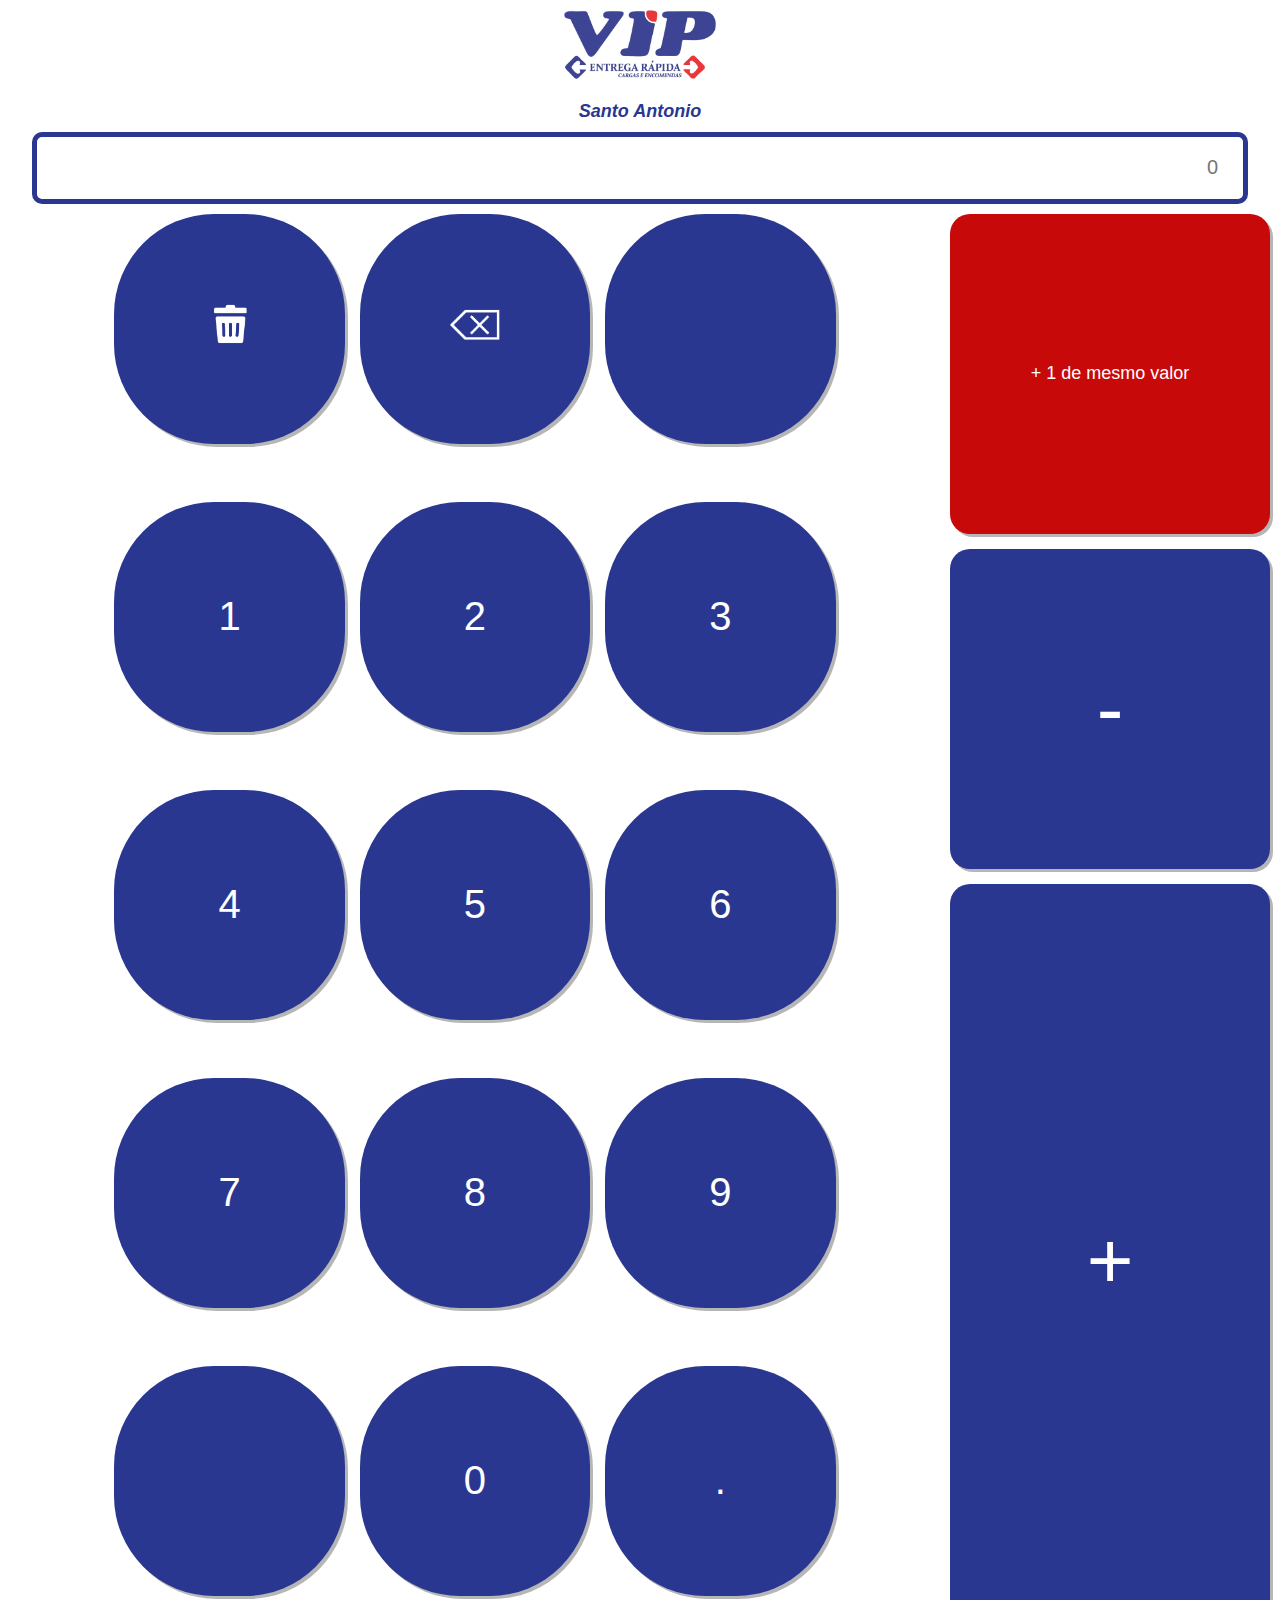
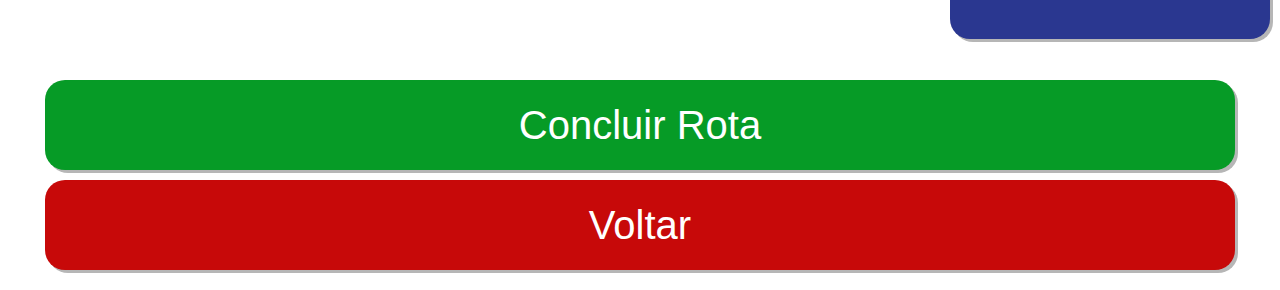
==== calculadora.html @ ab14cd98 "Atualizacao" ====
<!DOCTYPE html>
<html lang="pt-br">

<head>
    <meta charset="UTF-8">
    <meta name="viewport" content="width=device-width, initial-scale=1.0">
    <title>Calculadora</title>
    <link rel="stylesheet" href="style_calc.css">
</head>

<body>
    <nav>
        <img id="logo" src="/Images/logo.png" alt="logo">

        <p><b><i>Santo Antonio</i></b></p>

        <section id="mostrador">
            <input id="valor" type="number" placeholder="0">
        </section>
       
    </nav>

    <main>
        
        <section id="secao_teclado">
            <button class="botoes" id="trash"><img src="/Images/trash_icon.png" alt="trash" width="40px"></button>
            <button class="botoes" id="clear"> <img src="/Images/clear_icon.png" alt="clear" width="50px"> </button>
            <button class="botoes"></button>
            <button class="botoes" id="numeros">1</button>
            <button class="botoes" id="numeros">2</button>
            <button class="botoes" id="numeros">3</button>
            <button class="botoes" id="numeros">4</button>
            <button class="botoes" id="numeros">5</button>
            <button class="botoes" id="numeros">6</button>
            <button class="botoes" id="numeros">7</button>
            <button class="botoes" id="numeros">8</button>
            <button class="botoes" id="numeros">9</button>
            <button class="botoes" id="numeros"></button>
            <button class="botoes" id="numeros">0</button>
            <button class="botoes" id="numeros">.</button>
        </section>

        <section id="secao_operadores">
            <button id="mais_um">+ 1 de mesmo valor</button>
            <button id="menos">-</button>
            <button id="mais">+</button>

        </section>
        
    </main>

    <section id="secao_concluir">
        <button id="concluir">Concluir Rota</button>
        <a href="/index.html"><button id="voltar">Voltar</button></a>
    </section>



</body>

</html>
---- style_calc.css ----
* {
    margin: 0;
    padding: 0;
    box-sizing: border-box;
}


body {
    width: 100vw;
    display: flex;
    flex-wrap: wrap;
    align-items: center;
    justify-content: center;
    font-family:'Gill Sans', 'Gill Sans MT', Calibri, 'Trebuchet MS', sans-serif;
    margin: 0;
    padding: 0;
}


nav {
    /* padding: 20px; */
    display: flex;
    flex-direction: column;
    align-items: center;
    gap: 10px;
}

#logo {
    padding: 10px;
    width: 180px;
}

p{
    color: #2A3790;
    font-size: 18px;
}

#valor{
    border-radius: 10px;
    padding: 10px;
    width: 95vw;
    height: 8vh;
    border: 5px #2A3790 solid ;
    text-align: end;
    font-size: 20px;
}





/*-----------------------------------------------------------------*/

main{
    display: flex;
    flex-direction: row;
    margin: 10px;
    gap: 10px;
}




/*-----------------------------------------------------------------*/

#secao_teclado {
    display: flex;
    flex-wrap: wrap;
    justify-content: center;
    gap: 15px;
    
}

.botoes {
    text-align: center;
    width: 18vw;
    height:18vw;
    font-size: 40px;
    color: #FFF;
    border-radius: 100px;
    background-color: #2A3790;
    border-style: none;
    box-shadow: 3px 3px rgba(12, 12, 12, 0.3);
}


/* ------------------------------------------------------------------ */

#secao_operadores {
    display: flex;
    flex-direction: column;
    gap: 15px;
}

#mais_um{
    color: #fff;
    background-color: #c70909;
    font-size: 18px;
    width: 25vw;
    height: 25vw;
    border-radius: 20px;
    border-style: none;
    box-shadow: 3px 3px rgba(12, 12, 12, 0.3);
}

#menos{
    color: #fff;
    background-color: #2A3790;
    font-size: 80px;
    
    width: 25vw;
    height: 25vw;
    border-radius: 20px;
    border-style: none;
    box-shadow: 3px 3px rgba(12, 12, 12, 0.3);
}

#mais{
    color: #fff;
    background-color: #2A3790;
    font-size: 80px;
    text-align: center;
    justify-content: center;
    width: 25vw;
    height: 59vw;
    border-radius: 20px;
    border-style: none;
    box-shadow: 3px 3px rgba(12, 12, 12, 0.3);

}







/* ---------------------------------------------------- */
#secao_concluir {
    display: flex;
    flex-direction: column;
    gap: 10px;
    justify-content: center;
    margin-top: 3.5vh;
}

#concluir {
    display: flex;
    flex-direction: column;
    justify-content: center;
    align-items: center;
    color: #fff;
    font-size:40px;
    background-color: #069b26;
    width: 93vw;
    height: 10vh;
    border-radius: 20px;
    border-style: none;
    box-shadow: 3px 3px rgba(12, 12, 12, 0.3);
}

a{
    text-decoration: none;
}

#voltar {
    
    display: flex;
    flex-direction: column;
    justify-content: center;
    align-items: center;
    color: #fff;
    font-size:40px;
    background-color: #c70909;
    width: 93vw;
    height: 10vh;
    border-radius: 20px;
    border-style: none;
    box-shadow: 3px 3px rgba(12, 12, 12, 0.3);
    margin-bottom: 20px;
}
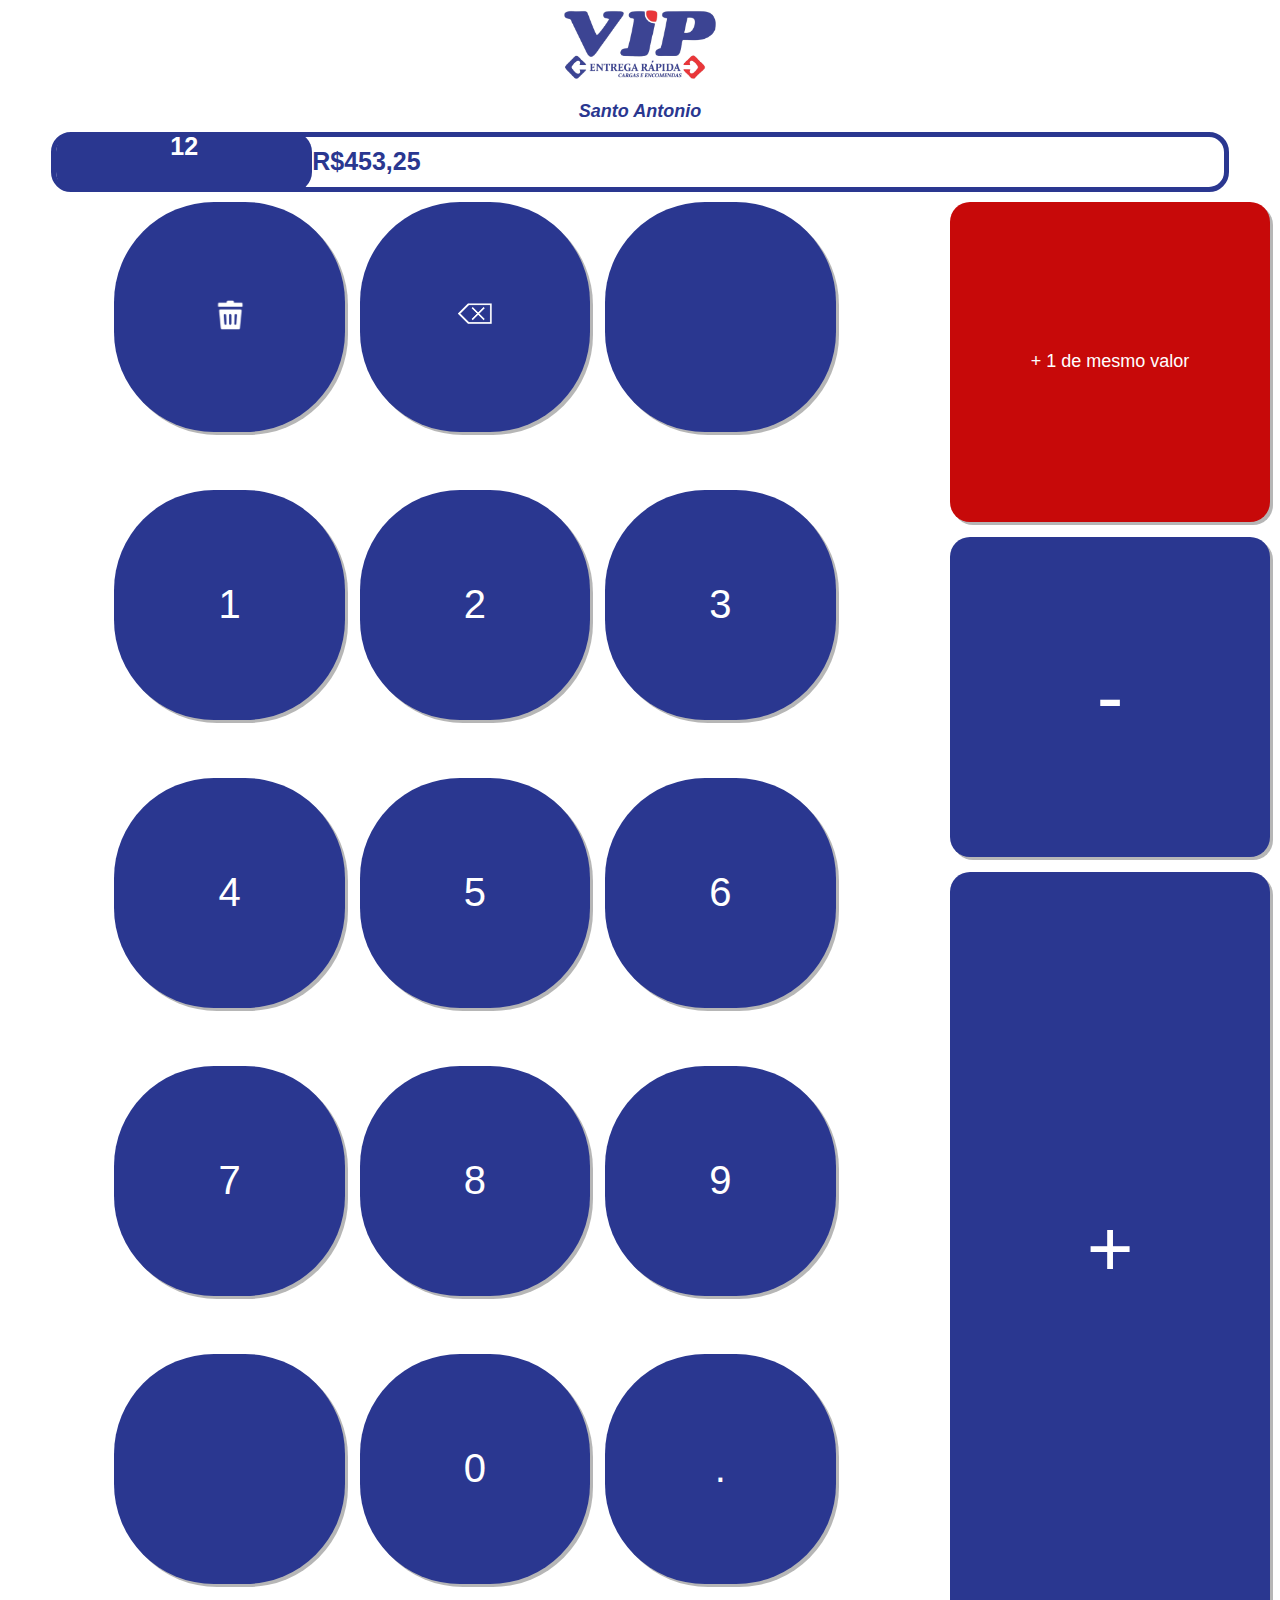
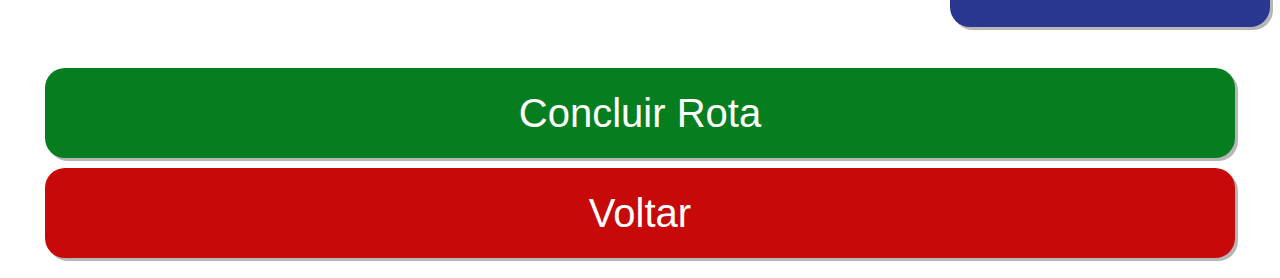
==== commit bf7bb885: "Atual" ====
--- a/calculadora.html
+++ b/calculadora.html
@@ -4,7 +4,7 @@
 <head>
     <meta charset="UTF-8">
     <meta name="viewport" content="width=device-width, initial-scale=1.0">
-    <title>Calculadora</title>
+    <title>Rotas - Cálculo</title>
     <link rel="stylesheet" href="style_calc.css">
 </head>
 
@@ -12,10 +12,11 @@
     <nav>
         <img id="logo" src="/Images/logo.png" alt="logo">
 
-        <p><b><i>Santo Antonio</i></b></p>
+        <p id="cidade"><b><i>Santo Antonio</i></b></p>
 
         <section id="mostrador">
-            <input id="valor" type="number" placeholder="0">
+            <p id="contador"><b>12</b></p>
+            <p id="resultado"><b>R$453,25</b></p>
         </section>
        
     </nav>
@@ -23,8 +24,8 @@
     <main>
         
         <section id="secao_teclado">
-            <button class="botoes" id="trash"><img src="/Images/trash_icon.png" alt="trash" width="40px"></button>
-            <button class="botoes" id="clear"> <img src="/Images/clear_icon.png" alt="clear" width="50px"> </button>
+            <button class="botoes" id="trash"><img src="/Images/trash_icon.png" alt="trash" width="30px"></button>
+            <button class="botoes" id="clear"> <img src="/Images/clear_icon.png" alt="clear" width="34px"> </button>
             <button class="botoes"></button>
             <button class="botoes" id="numeros">1</button>
             <button class="botoes" id="numeros">2</button>
--- a/style_calc.css
+++ b/style_calc.css
@@ -6,7 +6,6 @@
 
 
 body {
-    width: 100vw;
     display: flex;
     flex-wrap: wrap;
     align-items: center;
@@ -18,7 +17,7 @@
 
 
 nav {
-    /* padding: 20px; */
+
     display: flex;
     flex-direction: column;
     align-items: center;
@@ -30,22 +29,47 @@
     width: 180px;
 }
 
-p{
+#cidade{
     color: #2A3790;
     font-size: 18px;
 }
 
-#valor{
-    border-radius: 10px;
+
+
+
+/* .valor{
+    border-radius: 18px;
     padding: 10px;
     width: 95vw;
     height: 8vh;
     border: 5px #2A3790 solid ;
     text-align: end;
     font-size: 20px;
-}
-
-
+} */
+
+#mostrador{
+    display:flex;
+    border: #2A3790 solid 5px;
+    border-radius: 20px;
+    height: 60px;
+    width: 92vw;
+    align-items: center;
+    font-size: 25px;
+    
+}
+
+#contador{
+    text-align: center;
+    width: 20vw;
+    height: 60px;
+    border-radius: 20px;
+    color: #FFF;
+    background-color: #2A3790;
+}
+
+#resultado{
+    color: #2A3790;
+}
 
 
 
@@ -151,7 +175,7 @@
     align-items: center;
     color: #fff;
     font-size:40px;
-    background-color: #069b26;
+    background-color: #067e20;
     width: 93vw;
     height: 10vh;
     border-radius: 20px;
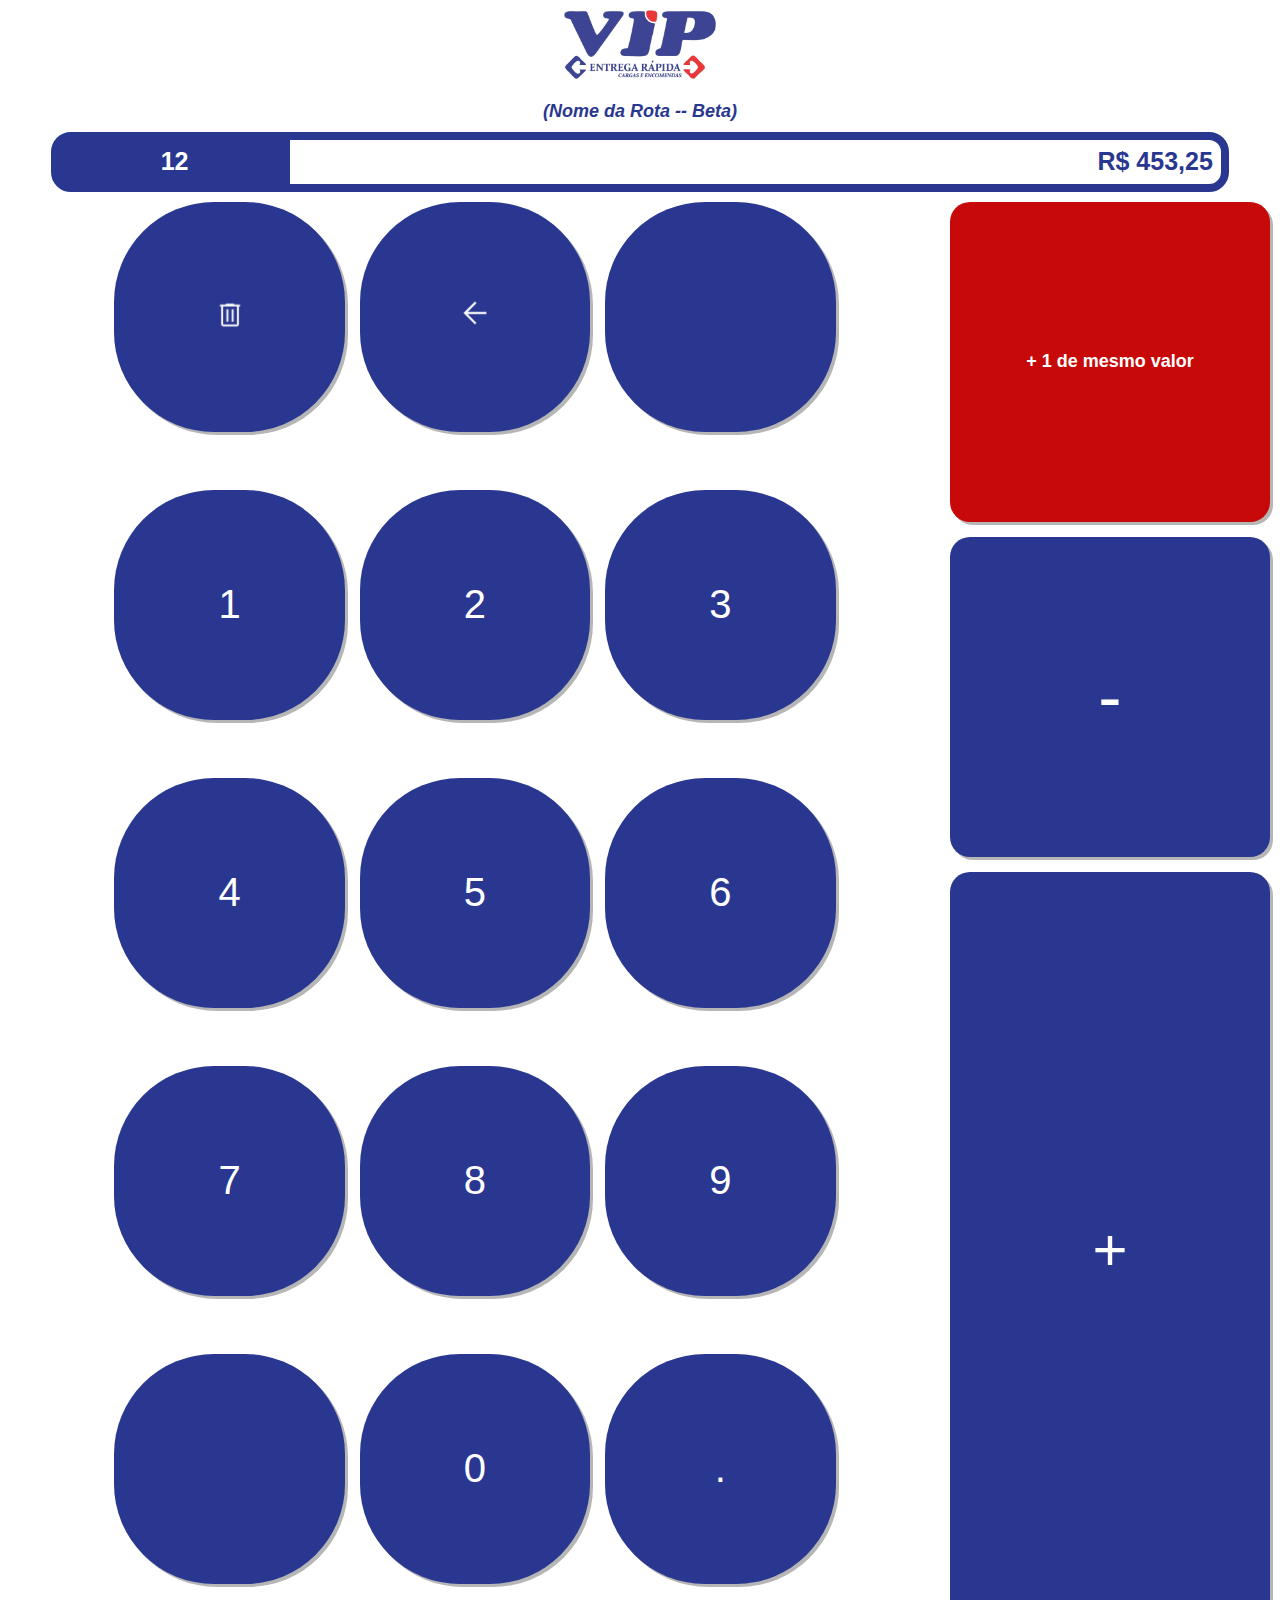
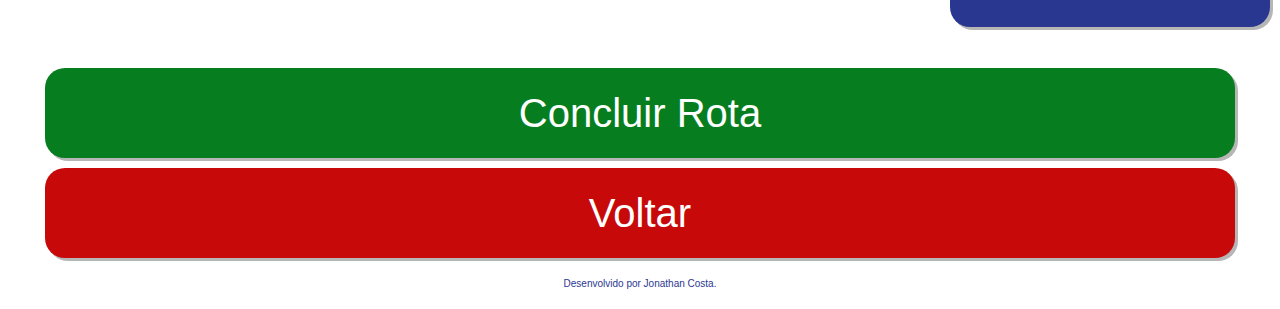
==== commit f0b2788d: "V1.0full" ====
--- a/calculadora.html
+++ b/calculadora.html
@@ -12,13 +12,13 @@
     <nav>
         <img id="logo" src="/Images/logo.png" alt="logo">
 
-        <p id="cidade"><b><i>Santo Antonio</i></b></p>
+        <p id="cidade"><b><i>(Nome da Rota -- Beta)</i></b></p>
 
         <section id="mostrador">
             <p id="contador"><b>12</b></p>
-            <p id="resultado"><b>R$453,25</b></p>
+            <p id="resultado"><b>R$ 453,25</b></p>
         </section>
-       
+    
     </nav>
 
     <main>
@@ -42,7 +42,7 @@
         </section>
 
         <section id="secao_operadores">
-            <button id="mais_um">+ 1 de mesmo valor</button>
+            <button id="mais_um"><b>+ 1 de mesmo valor</b></button>
             <button id="menos">-</button>
             <button id="mais">+</button>
 
@@ -56,7 +56,9 @@
     </section>
 
 
-
+    <footer>
+    Desenvolvido por Jonathan Costa.
+    </footer>
 </body>
 
 </html>--- a/style_calc.css
+++ b/style_calc.css
@@ -48,8 +48,10 @@
 } */
 
 #mostrador{
+    justify-content: space-between;
+    padding-right: 8px;
     display:flex;
-    border: #2A3790 solid 5px;
+    border: #2A3790 solid 8px;
     border-radius: 20px;
     height: 60px;
     width: 92vw;
@@ -59,10 +61,12 @@
 }
 
 #contador{
-    text-align: center;
-    width: 20vw;
-    height: 60px;
-    border-radius: 20px;
+    display: flex;
+    align-items: center;
+    justify-content: center;
+    height: 100%;
+    width: 20%;
+
     color: #FFF;
     background-color: #2A3790;
 }
@@ -130,8 +134,7 @@
 #menos{
     color: #fff;
     background-color: #2A3790;
-    font-size: 80px;
-    
+    font-size: 70px;
     width: 25vw;
     height: 25vw;
     border-radius: 20px;
@@ -142,7 +145,7 @@
 #mais{
     color: #fff;
     background-color: #2A3790;
-    font-size: 80px;
+    font-size: 60px;
     text-align: center;
     justify-content: center;
     width: 25vw;
@@ -202,4 +205,12 @@
     border-style: none;
     box-shadow: 3px 3px rgba(12, 12, 12, 0.3);
     margin-bottom: 20px;
+}
+
+
+footer{
+    font-size: 10px;
+    margin-bottom: 20px;
+    color: #2A3790;
+
 }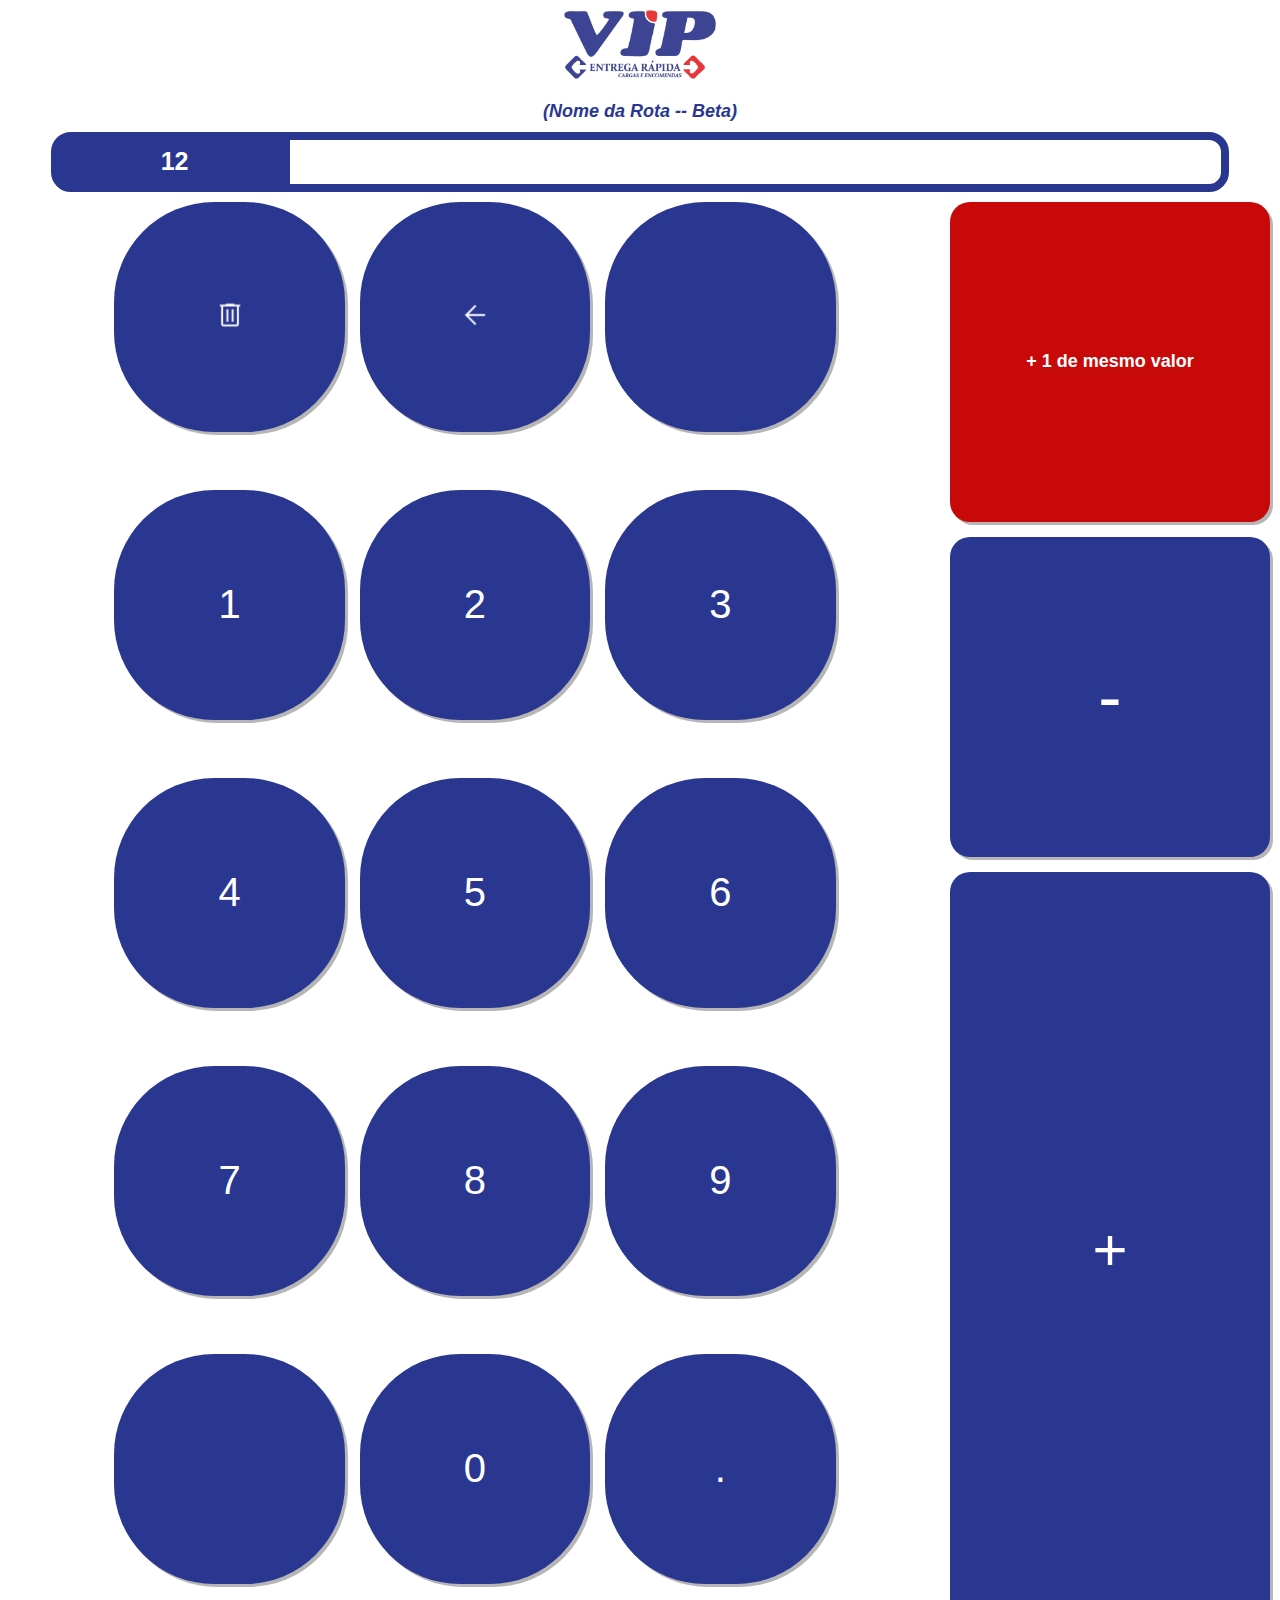
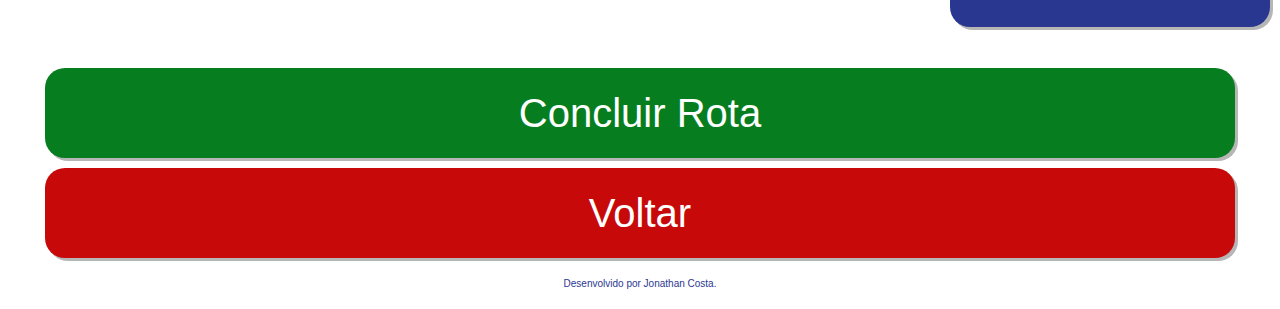
==== commit 730d3ead: "Att2" ====
--- a/calculadora.html
+++ b/calculadora.html
@@ -6,6 +6,7 @@
     <meta name="viewport" content="width=device-width, initial-scale=1.0">
     <title>Rotas - Cálculo</title>
     <link rel="stylesheet" href="style_calc.css">
+    <script src="/script.js"></script>
 </head>
 
 <body>
@@ -16,7 +17,7 @@
 
         <section id="mostrador">
             <p id="contador"><b>12</b></p>
-            <p id="resultado"><b>R$ 453,25</b></p>
+            <p id="resultado"><b></b></p>
         </section>
     
     </nav>
@@ -24,20 +25,20 @@
     <main>
         
         <section id="secao_teclado">
-            <button class="botoes" id="trash"><img src="/Images/trash_icon.png" alt="trash" width="30px"></button>
-            <button class="botoes" id="clear"> <img src="/Images/clear_icon.png" alt="clear" width="34px"> </button>
+            <button class="botoes" id="trash"><img src="/Images/trash_icon.png" alt="trash" width="30px" onclick="clean()"></button>
+            <button class="botoes" id="clear"> <img src="/Images/clear_icon.png" alt="clear" width="30px" onclick="back()"> </button>
             <button class="botoes"></button>
-            <button class="botoes" id="numeros">1</button>
-            <button class="botoes" id="numeros">2</button>
-            <button class="botoes" id="numeros">3</button>
-            <button class="botoes" id="numeros">4</button>
-            <button class="botoes" id="numeros">5</button>
-            <button class="botoes" id="numeros">6</button>
-            <button class="botoes" id="numeros">7</button>
-            <button class="botoes" id="numeros">8</button>
-            <button class="botoes" id="numeros">9</button>
-            <button class="botoes" id="numeros"></button>
-            <button class="botoes" id="numeros">0</button>
+            <button class="botoes" id="numeros" onclick="insert('1')">1</button>
+            <button class="botoes" id="numeros" onclick="insert('2')">2</button>
+            <button class="botoes" id="numeros" onclick="insert('3')">3</button>
+            <button class="botoes" id="numeros" onclick="insert('4')">4</button>
+            <button class="botoes" id="numeros" onclick="insert('5')">5</button>
+            <button class="botoes" id="numeros" onclick="insert('6')">6</button>
+            <button class="botoes" id="numeros" onclick="insert('7')">7</button>
+            <button class="botoes" id="numeros" onclick="insert('8')">8</button>
+            <button class="botoes" id="numeros" onclick="insert('9')">9</button>
+            <button class="botoes" id="numeros" onclick="insert('')"></button>
+            <button class="botoes" id="numeros" onclick="insert('0')">0</button>
             <button class="botoes" id="numeros">.</button>
         </section>
 
--- a/style_calc.css
+++ b/style_calc.css
@@ -73,6 +73,7 @@
 
 #resultado{
     color: #2A3790;
+    font-size: 30px;
 }
 
 
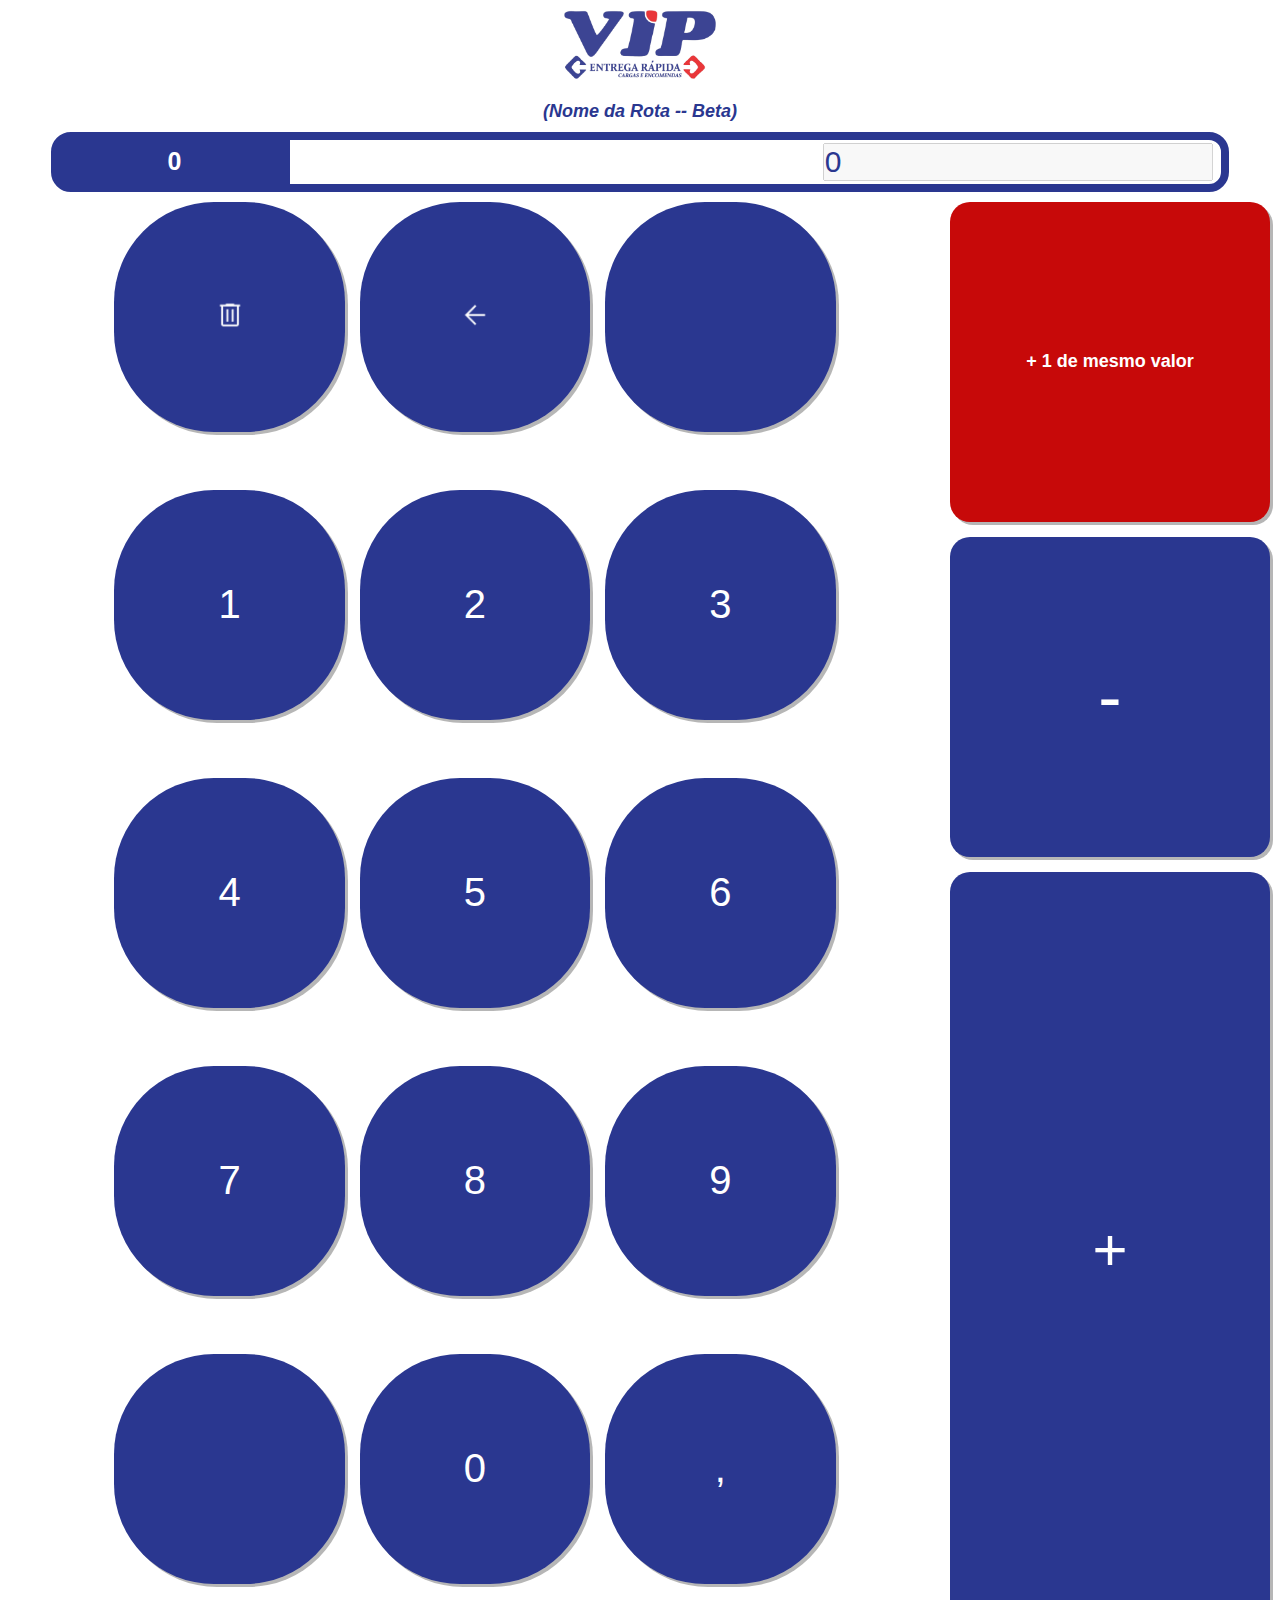
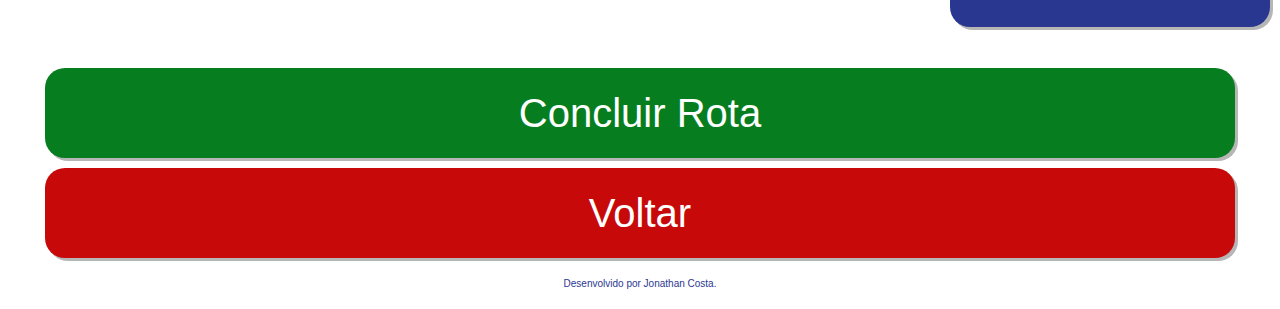
==== commit aaeed803: "fit" ====
--- a/calculadora.html
+++ b/calculadora.html
@@ -16,8 +16,9 @@
         <p id="cidade"><b><i>(Nome da Rota -- Beta)</i></b></p>
 
         <section id="mostrador">
-            <p id="contador"><b>12</b></p>
-            <p id="resultado"><b></b></p>
+            <p id="contador"><b>0</b></p>
+            <!-- <p><b id="resultado">0</b></p> -->
+            <input type="number" name="" id="resultado" value="0" disabled>
         </section>
     
     </nav>
@@ -26,7 +27,7 @@
         
         <section id="secao_teclado">
             <button class="botoes" id="trash"><img src="/Images/trash_icon.png" alt="trash" width="30px" onclick="clean()"></button>
-            <button class="botoes" id="clear"> <img src="/Images/clear_icon.png" alt="clear" width="30px" onclick="back()"> </button>
+            <button class="botoes" id="clear"> <img src="/Images/clear_icon.png" alt="clear" width="30px" onclick="back()" on=""> </button>
             <button class="botoes"></button>
             <button class="botoes" id="numeros" onclick="insert('1')">1</button>
             <button class="botoes" id="numeros" onclick="insert('2')">2</button>
@@ -39,13 +40,13 @@
             <button class="botoes" id="numeros" onclick="insert('9')">9</button>
             <button class="botoes" id="numeros" onclick="insert('')"></button>
             <button class="botoes" id="numeros" onclick="insert('0')">0</button>
-            <button class="botoes" id="numeros">.</button>
+            <button class="botoes" id="numeros" onclick="insert(',')">,</button>
         </section>
 
         <section id="secao_operadores">
-            <button id="mais_um"><b>+ 1 de mesmo valor</b></button>
-            <button id="menos">-</button>
-            <button id="mais">+</button>
+            <button id="mais_um" onclick="addSameValue()"><b>+ 1 de mesmo valor</b></button>
+            <button id="menos" onclick="insert('-')">-</button>
+            <button id="mais" onclick="sum()">+</button>
 
         </section>
         
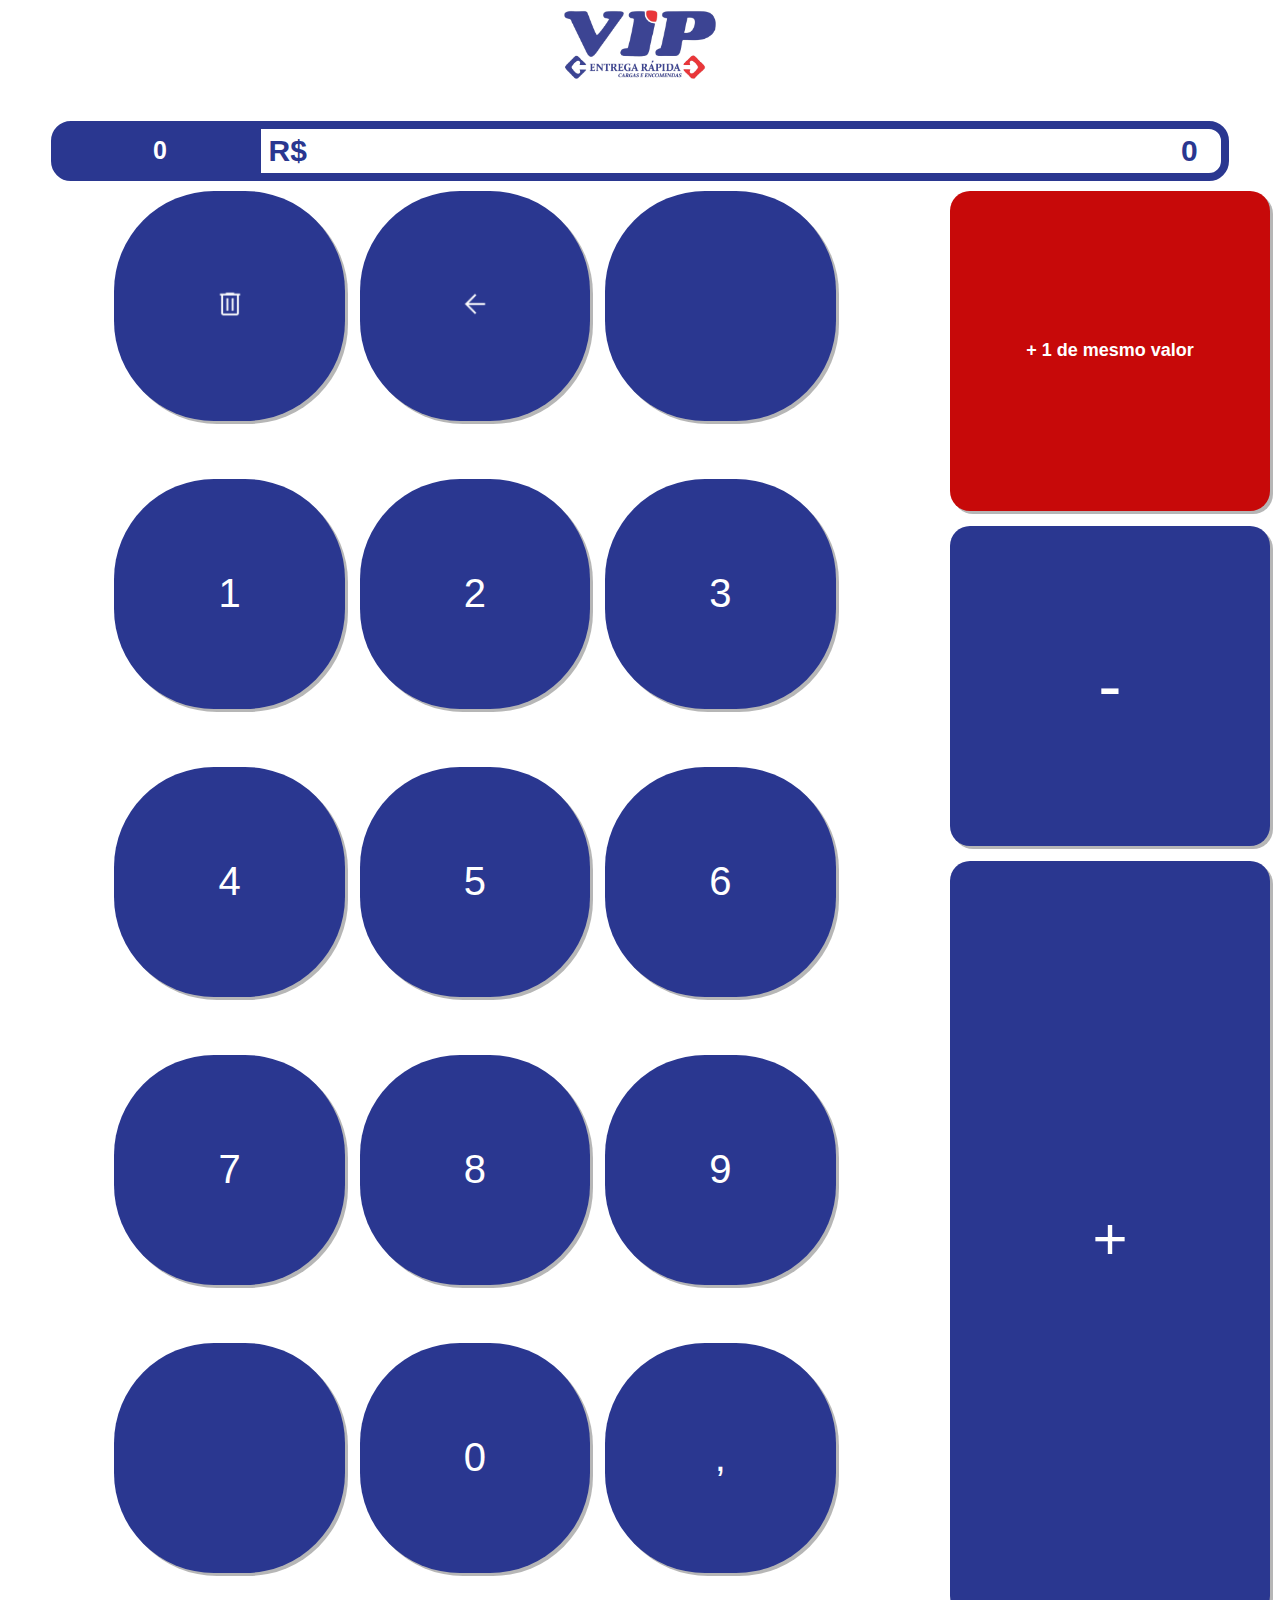
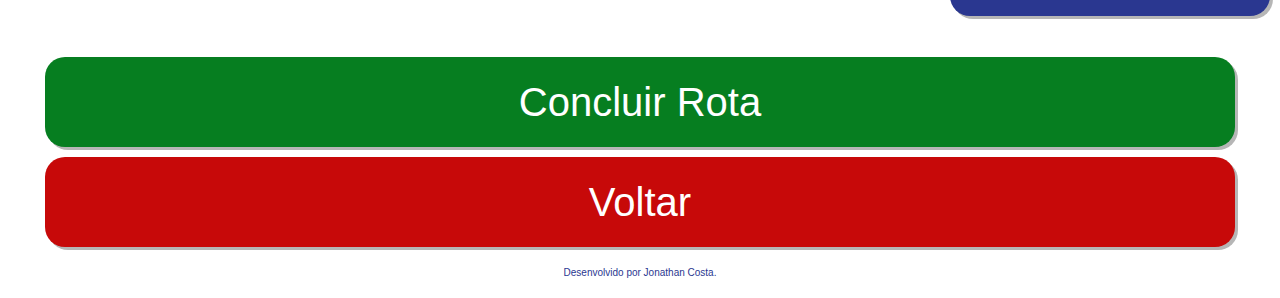
==== commit 19ef8849: "v2.0" ====
--- a/calculadora.html
+++ b/calculadora.html
@@ -12,11 +12,13 @@
 <body>
     <nav>
         <img id="logo" src="/Images/logo.png" alt="logo">
+        <p id="total"></p>
 
-        <p id="cidade"><b><i>(Nome da Rota -- Beta)</i></b></p>
+        <p id="cidade"><b><i></i></b></p>
 
         <section id="mostrador">
             <p id="contador"><b>0</b></p>
+            <p id="real"><b>R$</b></p>
             <!-- <p><b id="resultado">0</b></p> -->
             <input type="number" name="" id="resultado" value="0" disabled>
         </section>
--- a/style_calc.css
+++ b/style_calc.css
@@ -72,11 +72,20 @@
 }
 
 #resultado{
+    font-weight: bold;
     color: #2A3790;
     font-size: 30px;
-}
-
-
+    width: 90%;
+    text-align: end;
+    background-color: #FFF;
+    border: none;
+}
+
+#real{
+    color: #2A3790;
+    font-size: 30px;
+    margin-left: 8px;
+}
 
 /*-----------------------------------------------------------------*/
 
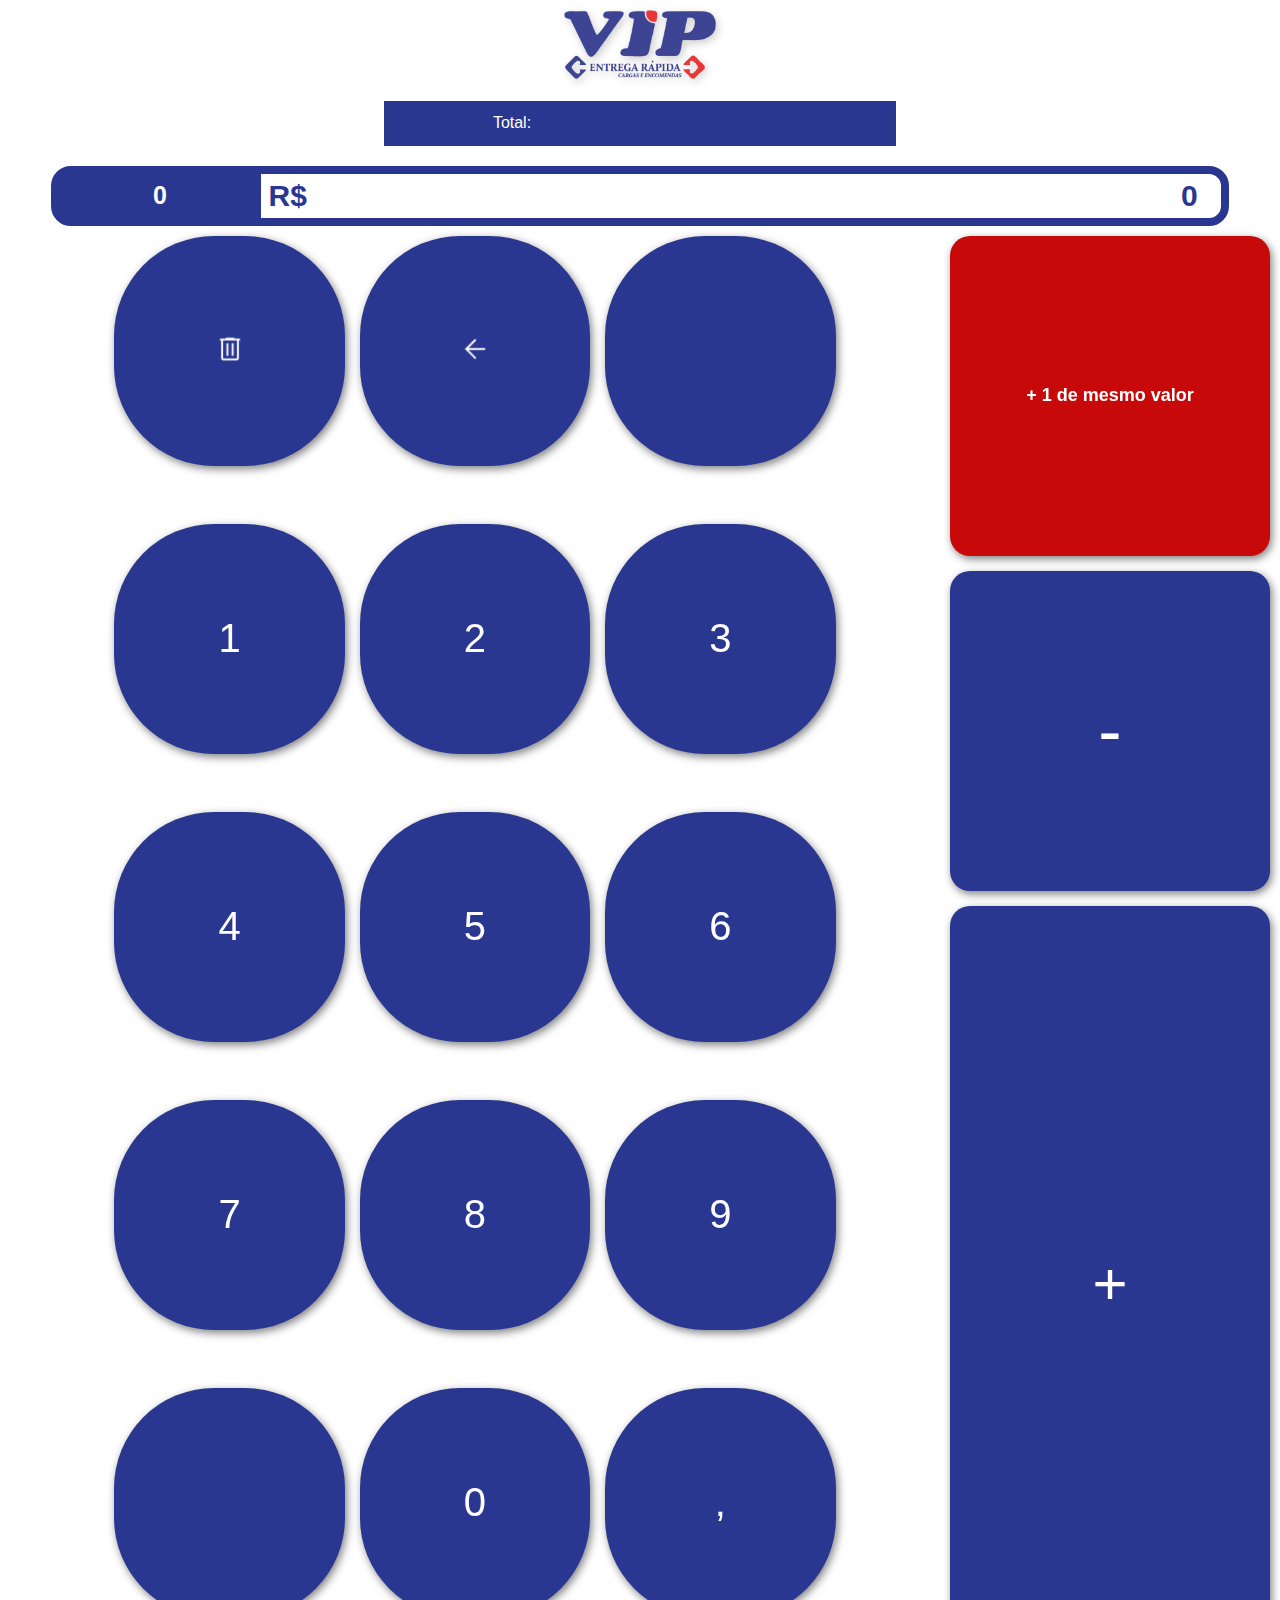
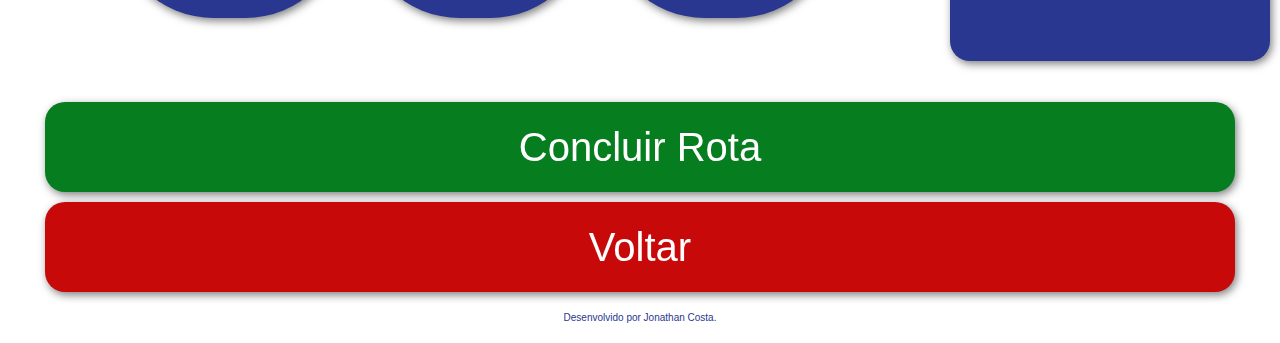
==== commit 537acfb3: "v2.02" ====
--- a/calculadora.html
+++ b/calculadora.html
@@ -12,7 +12,11 @@
 <body>
     <nav>
         <img id="logo" src="/Images/logo.png" alt="logo">
-        <p id="total"></p>
+
+        <div id="teste_total">
+            <p class="teste">Total:</p>
+            <p id="total" class="teste"></p>
+        </div>
 
         <p id="cidade"><b><i></i></b></p>
 
@@ -22,14 +26,16 @@
             <!-- <p><b id="resultado">0</b></p> -->
             <input type="number" name="" id="resultado" value="0" disabled>
         </section>
-    
+
     </nav>
 
     <main>
-        
+
         <section id="secao_teclado">
-            <button class="botoes" id="trash"><img src="/Images/trash_icon.png" alt="trash" width="30px" onclick="clean()"></button>
-            <button class="botoes" id="clear"> <img src="/Images/clear_icon.png" alt="clear" width="30px" onclick="back()" on=""> </button>
+            <button class="botoes" id="trash"><img src="/Images/trash_icon.png" alt="trash" width="30px"
+                    onclick="clean()"></button>
+            <button class="botoes" id="clear"> <img src="/Images/clear_icon.png" alt="clear" width="30px"
+                    onclick="back()" on=""> </button>
             <button class="botoes"></button>
             <button class="botoes" id="numeros" onclick="insert('1')">1</button>
             <button class="botoes" id="numeros" onclick="insert('2')">2</button>
@@ -51,7 +57,7 @@
             <button id="mais" onclick="sum()">+</button>
 
         </section>
-        
+
     </main>
 
     <section id="secao_concluir">
@@ -61,7 +67,7 @@
 
 
     <footer>
-    Desenvolvido por Jonathan Costa.
+        Desenvolvido por Jonathan Costa.
     </footer>
 </body>
 
--- a/style_calc.css
+++ b/style_calc.css
@@ -27,6 +27,7 @@
 #logo {
     padding: 10px;
     width: 180px;
+    filter: drop-shadow(2px 3px 4px rgba(0,0,0,0.2));
 }
 
 #cidade{
@@ -34,18 +35,24 @@
     font-size: 18px;
 }
 
-
-
-
-/* .valor{
-    border-radius: 18px;
-    padding: 10px;
-    width: 95vw;
-    height: 8vh;
-    border: 5px #2A3790 solid ;
-    text-align: end;
-    font-size: 20px;
-} */
+#teste_total{
+    display: flex;
+    
+
+}
+
+.teste{
+    background-color: #2A3790;
+    border: none;
+    width: 20vw;
+    height: 5vh;
+    display: flex;
+    align-items: center;
+    justify-content: center;
+    color: #FFF;
+}
+
+
 
 #mostrador{
     justify-content: space-between;
@@ -79,12 +86,14 @@
     text-align: end;
     background-color: #FFF;
     border: none;
+    
 }
 
 #real{
     color: #2A3790;
     font-size: 30px;
     margin-left: 8px;
+    
 }
 
 /*-----------------------------------------------------------------*/
@@ -118,7 +127,8 @@
     border-radius: 100px;
     background-color: #2A3790;
     border-style: none;
-    box-shadow: 3px 3px rgba(12, 12, 12, 0.3);
+    filter: drop-shadow(2px 3px 4px rgba(0,0,0,0.5));
+    
 }
 
 
@@ -138,7 +148,7 @@
     height: 25vw;
     border-radius: 20px;
     border-style: none;
-    box-shadow: 3px 3px rgba(12, 12, 12, 0.3);
+    filter: drop-shadow(2px 3px 4px rgba(0,0,0,0.5));
 }
 
 #menos{
@@ -149,7 +159,7 @@
     height: 25vw;
     border-radius: 20px;
     border-style: none;
-    box-shadow: 3px 3px rgba(12, 12, 12, 0.3);
+    filter: drop-shadow(2px 3px 4px rgba(0,0,0,0.5));
 }
 
 #mais{
@@ -162,7 +172,7 @@
     height: 59vw;
     border-radius: 20px;
     border-style: none;
-    box-shadow: 3px 3px rgba(12, 12, 12, 0.3);
+    filter: drop-shadow(2px 3px 4px rgba(0,0,0,0.5));
 
 }
 
@@ -193,7 +203,7 @@
     height: 10vh;
     border-radius: 20px;
     border-style: none;
-    box-shadow: 3px 3px rgba(12, 12, 12, 0.3);
+    filter: drop-shadow(2px 3px 4px rgba(0,0,0,0.5));
 }
 
 a{
@@ -213,7 +223,7 @@
     height: 10vh;
     border-radius: 20px;
     border-style: none;
-    box-shadow: 3px 3px rgba(12, 12, 12, 0.3);
+    filter: drop-shadow(2px 3px 4px rgba(0,0,0,0.5));
     margin-bottom: 20px;
 }
 
